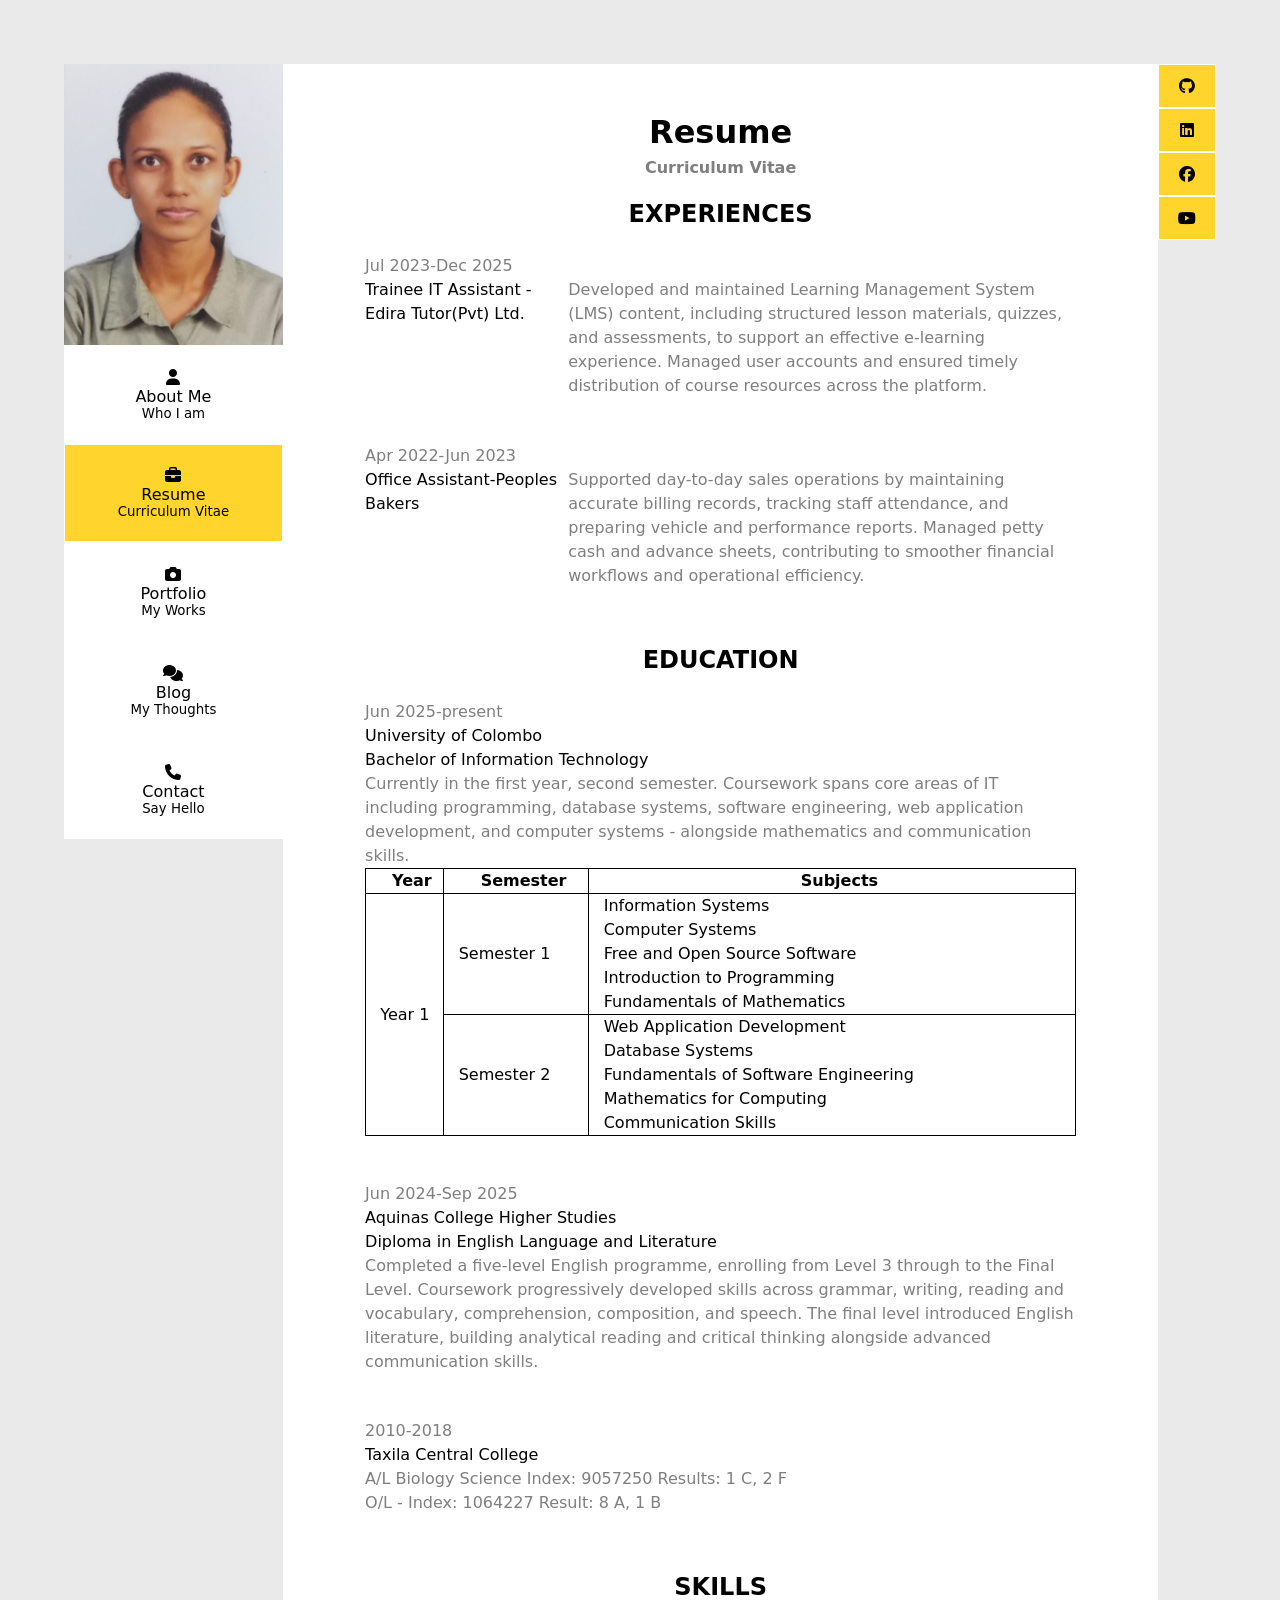
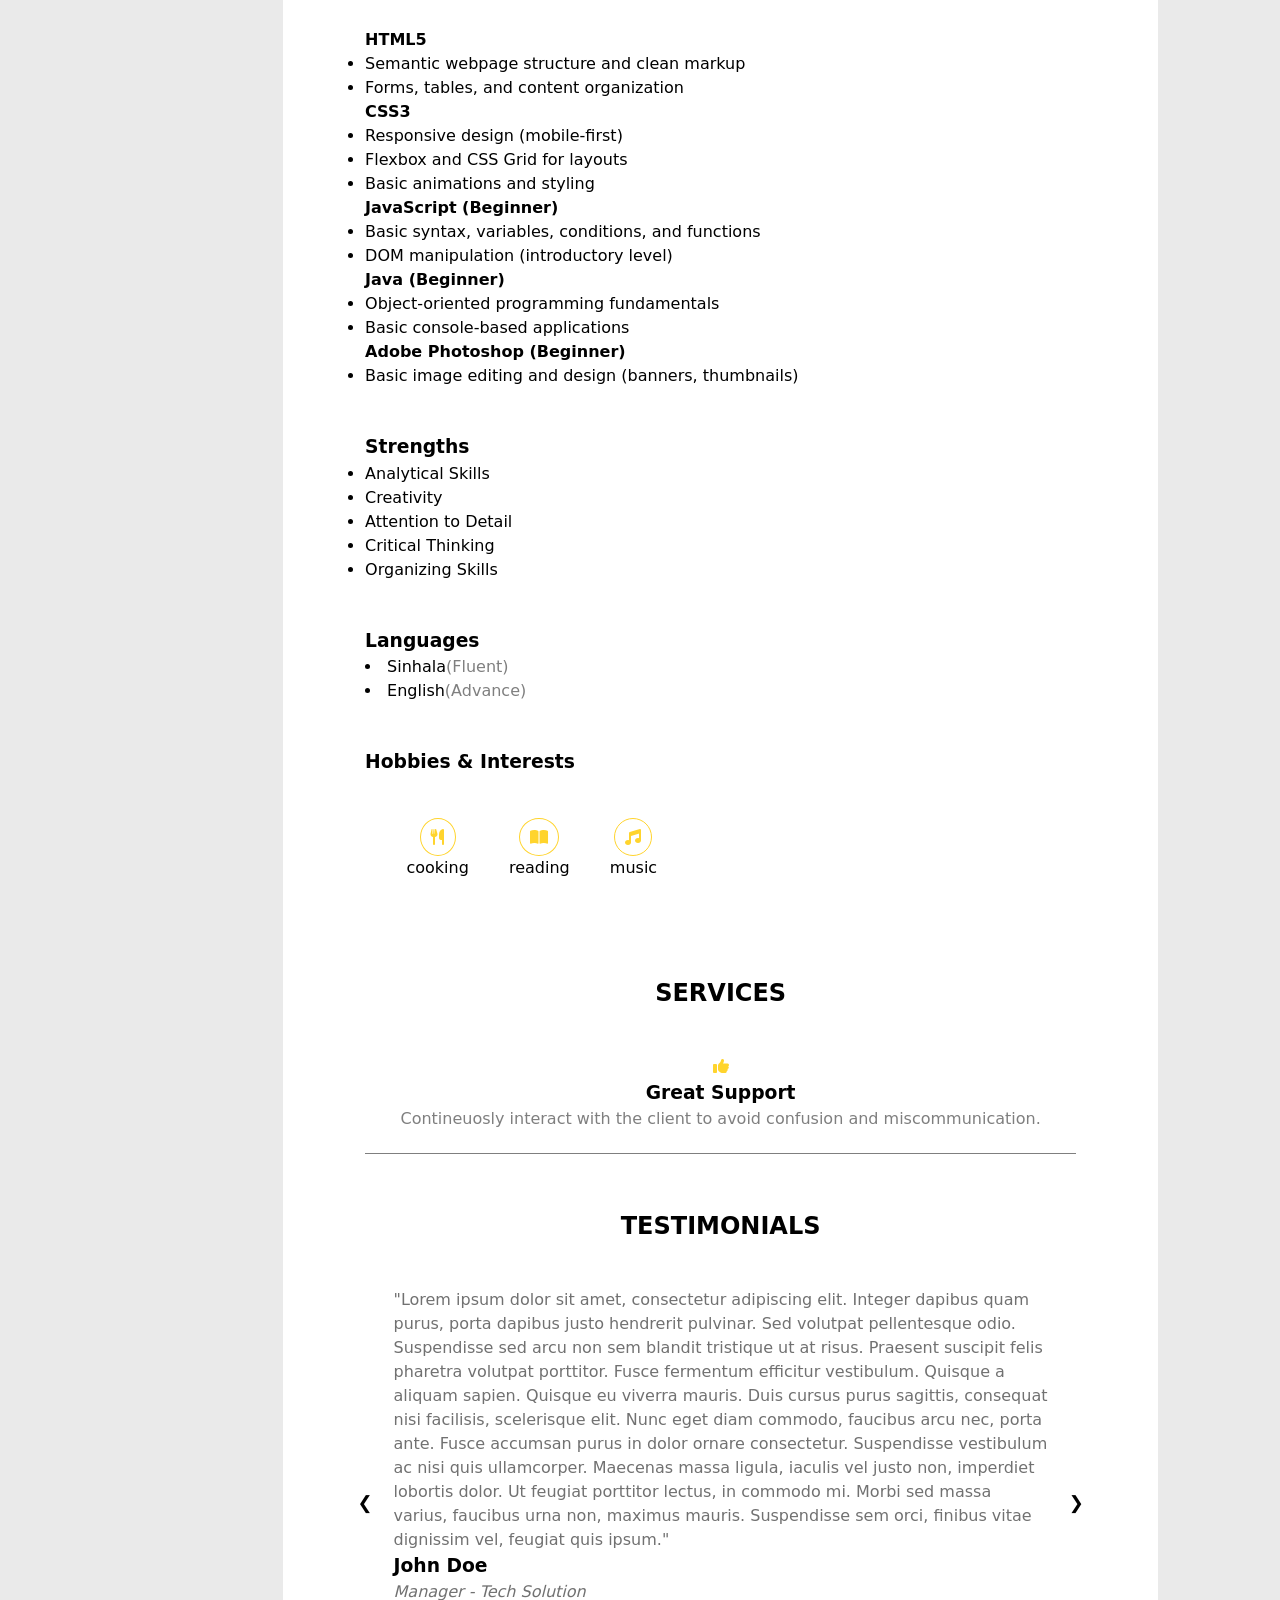
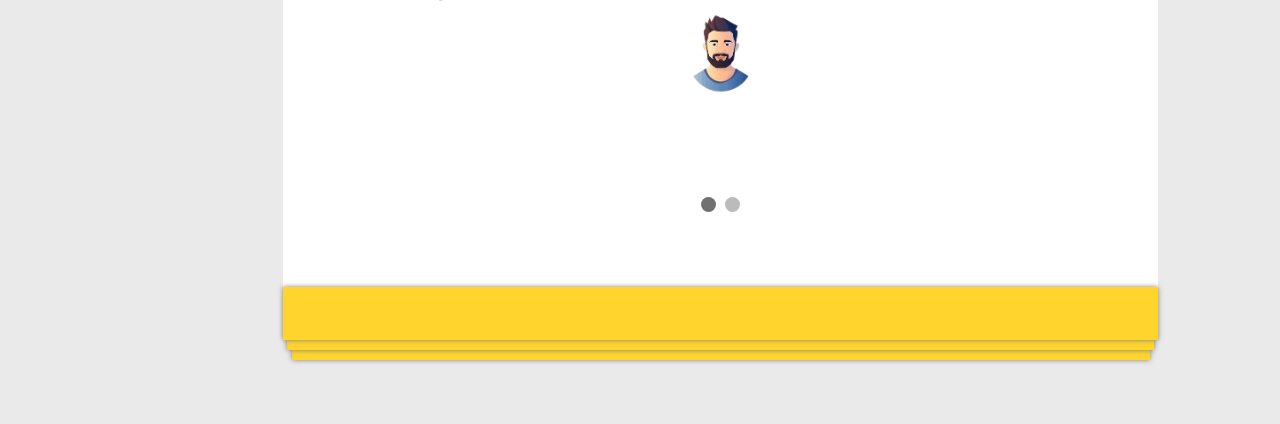
==== resume.html @ 88bb3d78 "add all initial files" ====
<!DOCTYPE html>
<html lang="en">
<head>
    <title>resume</title>
    <meta charset="utf-8">
    <meta name="viewport" content="width=device-width, initial-scale=1.0">
    <meta name="description" content="Junior Frontend Developer portfolio of Kalpani Madhushika specializing in HTML, CSS, and JavaScript.">
    <link rel="stylesheet" href="https://cdnjs.cloudflare.com/ajax/libs/font-awesome/6.5.1/css/all.min.css">
    <link rel="icon" href="favicon.ico">
    <link rel="stylesheet" href="base.css">
    <link rel="stylesheet" href="resume.css">    
</head>
<body>
    <!-- Social links -->
    <header id="social-head">
        <nav aria-label="social navigation" id="social-nav">
            <a href="https://github.com/kalpani-md" target="_blank" rel="noopener" aria-label="GitHub">
                <i class="fa-brands fa-github" aria-hidden="true"></i>
            </a>
            <a href="https://www.linkedin.com/in/kalpani-madhushika-668898202" target="_blank" rel="noopener" aria-label="LinkedIn">
                <i class="fa-brands fa-linkedin" aria-hidden="true"></i>
            </a>
            <a href="https://www.facebook.com/kalpani.madhushika.585/" target="_blank" rel="noopener" aria-label="Facebook">
                <i class="fa-brands fa-facebook" aria-hidden="true"></i>
            </a>
            <a href="https://www.youtube.com/channel/UCrvIErznh3xBlOBskeekh7Q" target="_blank" rel="noopener" aria-label="YouTube">
                <i class="fa-brands fa-youtube" aria-hidden="true"></i>
            </a>
        </nav>
    </header>
    <main>
        <!-- Sidebar -->
        <div id="sidebar">
            <div id="hero-image">
                <img src="kalpani_madushika.jpg" alt="Portrait of Kalpani Madhushika" loading="lazy">
            </div>
            <nav aria-label="Primary" id="primary-nav" class="surface">
                <ul>
                    <li>
                        <a href="index.html" aria-current="page">
                            <i class="fa-solid fa-user" aria-hidden="true"></i>
                            <p>About Me</p>
					        <small>Who I am</small>
                        </a>
                    </li>
                    <li class="page_active">
                        <a href="resume.html">
                            <i class="fa-solid fa-briefcase" aria-hidden="true"></i>
                            <p>Resume</p>
                            <small>Curriculum Vitae</small>
                        </a>
                    </li>
                    <li>
                        <a href="projects.html">
                            <i class="fa-solid fa-camera" aria-hidden="true"></i>
                            <p>Portfolio</p>
                            <small>My Works</small>
                        </a>
                    </li>
                    <li>
                        <a href="blog.html">
                            <i class="fa-solid fa-comments" aria-hidden="true"></i>
                            <p>Blog</p>
                            <small>My Thoughts</small>
                        </a>
                    </li>
                    <li>
                        <a href="contact.html">
                            <i class="fa-solid fa-phone" aria-hidden="true"></i>
                            <p>Contact</p>
                            <small>Say Hello</small>
                        </a>
                    </li>
                </ul>
            </nav>
        </div>
        <!-- Main content -->
        <div id="content" class="surface">
            <!-- Page title -->
            <header id="page-title">
                <h1>Resume</h1>
                <p>Curriculum Vitae</p>
            </header>
            <!-- experiences -->
            <section id="experience">
                <h2>EXPERIENCES</h2>
                <div>
                    <p class="period">Jul 2023-Dec 2025</p>
                    <p class="title">Trainee IT Assistant - Edira Tutor(Pvt) Ltd.</p>
                    <p class="description">Developed and maintained Learning Management System (LMS) content, including structured lesson materials, quizzes, and assessments, to support an effective e-learning experience. Managed user accounts and ensured timely distribution of course resources across the platform.</p>
                </div>
                <div>
                    <p class="period">Apr 2022-Jun 2023</p>
                    <p class="title">Office Assistant-Peoples Bakers</p>
                    <p class="description">Supported day-to-day sales operations by maintaining accurate billing records, tracking staff attendance, and preparing vehicle and performance reports. Managed petty cash and advance sheets, contributing to smoother financial workflows and operational efficiency.</p>
                </div>
            </section>
            <!-- education -->
            <section>
                <h2>EDUCATION</h2>
                <div>
                    <p class="period">Jun 2025-present</p>
                    <p>University of Colombo</p>
                    <p>Bachelor of Information Technology</p>
                    <p class="description">Currently in the first year, second semester. Coursework spans core areas of IT including programming, database systems, software engineering, web application development, and computer systems - alongside mathematics and communication skills.</p>
                    <table>
                        <thead>
                            <tr>
                                <th>Year</th>
                                <th>Semester</th>
                                <th>Subjects</th>
                            </tr>
                        </thead>
                        <tbody>
                            <tr>
                                <td rowspan="2">Year 1</td>
                                <td>Semester 1</td>
                                <td>
                                    Information Systems<br>
                                    Computer Systems<br>
                                    Free and Open Source Software<br>
                                    Introduction to Programming<br>
                                    Fundamentals of Mathematics
                                </td>
                            </tr>
                            <tr>
                                <td>Semester 2</td>
                                <td>
                                    Web Application Development<br>
                                    Database Systems<br>
                                    Fundamentals of Software Engineering<br>
                                    Mathematics for Computing<br>
                                    Communication Skills
                                </td>
                            </tr>
                        </tbody>
                    </table>
                </div>
                <div>
                    <p class="period">Jun 2024-Sep 2025</p>
                    <p>Aquinas College Higher Studies</p>
                    <p>Diploma in English Language and Literature</p>
                    <p class="description">Completed a five-level English programme, enrolling from Level 3 through to the Final Level. Coursework progressively developed skills across grammar, writing, reading and vocabulary, comprehension, composition, and speech. The final level introduced English literature, building analytical reading and critical thinking alongside advanced communication skills.</p>
                </div>
                <div>
                    <p class="period">2010-2018</p>
                    <p>Taxila Central College</p>
                    <p class="description">A/L Biology Science Index: 9057250 Results: 1 C, 2 F</p>
                    <p class="description">O/L - Index: 1064227 Result: 8 A, 1 B</p>
                </div>
            </section>
            <!-- skills -->
            <section id="skills">
                <h2>SKILLS</h2>
                <div>
                    <dl class="skills">
                        <dt>HTML5</dt>
                        <dd>
                            <ul>
                                <li>Semantic webpage structure and clean markup</li>
                                <li>Forms, tables, and content organization</li>
                            </ul>
                        </dd>
                        <dt>CSS3</dt>
                        <dd>
                            <ul>
                                <li>Responsive design (mobile-first)</li>
                                <li>Flexbox and CSS Grid for layouts</li>
                                <li>Basic animations and styling</li>
                            </ul>
                        </dd>
                        <dt>JavaScript (Beginner)</dt>
                        <dd>
                            <ul>
                                <li>Basic syntax, variables, conditions, and functions</li>
                                <li>DOM manipulation (introductory level)</li>
                            </ul>
                        </dd>
                        <dt>Java (Beginner)</dt>
                        <dd>
                            <ul>
                                <li>Object-oriented programming fundamentals</li>
                                <li>Basic console-based applications</li>
                            </ul>
                        </dd>
                        <dt>Adobe Photoshop (Beginner)</dt>
                        <dd>
                            <ul>
                                <li>Basic image editing and design (banners, thumbnails)</li>
                            </ul>
                        </dd>
                    </dl>
                </div>
                <div>                    
                    <h3>Strengths</h3>
                    <ul>
                        <li>Analytical Skills</li>
                        <li>Creativity</li>
                        <li>Attention to Detail</li>
                        <li>Critical Thinking</li>
                        <li>Organizing Skills</li>
                    </ul>
                </div>
                <div>
                    <h3>Languages</h3>
                    <li>Sinhala<span>&lpar;Fluent&rpar;</span></li>
                    <li>English<span>&lpar;Advance&rpar;</span></li>
                </div>
                <div>
                    <h3>Hobbies & Interests</h3>
                    <div id="hobby">
                        <div>
                            <i class="fa-solid fa-utensils" aria-hidden="true"></i>
                            <p>cooking</p>
                        </div>
                        <div>
                            <i class="fa-solid fa-book-open" aria-hidden="true"></i>
                            <p>reading</p>
                        </div>
                        <div>
                            <i class="fa-solid fa-music" aria-hidden="true"></i>
                            <p>music</p>
                        </div>
                    </div>
                </div>
            </section>
            <!-- Services -->
            <section>
                <h2>SERVICES</h2>
                <div id="services">
                    <div>
                        <i class="fa-solid fa-thumbs-up" aria-hidden="true"></i>
                        <h3>Great Support</h3>
                        <p>Contineuosly interact with the client to avoid confusion and miscommunication.</p>
                    </div>
                </div>    
            </section>
            <!-- Testimonials -->
            <section>
                <h2>TESTIMONIALS</h2>
                <div id="testimonial_container">
                    <div class="testimonial fade">
                        <p>"Lorem ipsum dolor sit amet, consectetur adipiscing elit. Integer dapibus quam purus, porta dapibus justo hendrerit pulvinar. Sed volutpat pellentesque odio. Suspendisse sed arcu non sem blandit tristique ut at risus. Praesent suscipit felis pharetra volutpat porttitor. Fusce fermentum efficitur vestibulum. Quisque a aliquam sapien. Quisque eu viverra mauris. Duis cursus purus sagittis, consequat nisi facilisis, scelerisque elit. Nunc eget diam commodo, faucibus arcu nec, porta ante. Fusce accumsan purus in dolor ornare consectetur. Suspendisse vestibulum ac nisi quis ullamcorper. Maecenas massa ligula, iaculis vel justo non, imperdiet lobortis dolor. Ut feugiat porttitor lectus, in commodo mi. Morbi sed massa varius, faucibus urna non, maximus mauris. Suspendisse sem orci, finibus vitae dignissim vel, feugiat quis ipsum."</p>
                        <h3>John Doe</h3>
                        <em>Manager - Tech Solution</em>
                        <img src="john_doe.png" alt="image of jone doe">
                    </div>                
                    <div class="testimonial fade">
                        <p>"Lorem ipsum dolor sit amet, consectetur adipiscing elit. Integer dapibus quam purus, porta dapibus justo hendrerit pulvinar. Sed volutpat pellentesque odio. Suspendisse sed arcu non sem blandit tristique ut at risus. Praesent suscipit felis pharetra volutpat porttitor. Fusce fermentum efficitur vestibulum. Quisque a aliquam sapien. Quisque eu viverra mauris. Duis cursus purus sagittis, consequat nisi facilisis, scelerisque elit. Nunc eget diam commodo, faucibus arcu nec, porta ante. Fusce accumsan purus in dolor ornare consectetur. Suspendisse vestibulum ac nisi quis ullamcorper. Maecenas massa ligula, iaculis vel justo non, imperdiet lobortis dolor. Ut feugiat porttitor lectus, in commodo mi. Morbi sed massa varius, faucibus urna non, maximus mauris. Suspendisse sem orci, finibus vitae dignissim vel, feugiat quis ipsum."</p>
                        <h3>Jane Doe</h3>
                        <em>Manager - Tech Solution</em>
                        <img src="jane_doe.png" alt="image of jane doe">
                    </div>                    
                    <a class="prev" onclick="plusSlides(-1)">❮</a>
                    <a class="next" onclick="plusSlides(1)">❯</a>
                </div>
                <br>
                <div class="dot_cotainer">
                    <span class="dot" onclick="currentSlide(1)"></span> 
                    <span class="dot" onclick="currentSlide(2)"></span>
                </div>                
            </section>
            <script src="resume.js"></script>
        </div>
    </main>
    <footer class="surface">
        <p>&copy; 2026 Kalpani Madhushika</p>
        <section id="bar-container">
			<div class="bar one"></div>
			<div class="bar two"></div>
			<div class="bar three"></div>
	    </section>
    </footer>
</body>
</html>
---- base.css ----
:root{
    --white: #ffffff;
    --black: #000000;
    --light-gray: #eaeaea; 
    --yellow-background: #ffd42d;
    --main-dark-color: #2c2c2c;
    --gray: #7f7f7f;
}
*{
    box-sizing: border-box;
    margin: 0;
    padding: 0;
}
html{
    scroll-behavior:smooth;
}
body{
    margin: 5%;
    background-color: var(--light-gray);
    font-family: system-ui, -apple-system, Segoe UI, Roboto, sans-serif;
}
a{
    text-decoration: none;
    color: var(--black);
}
.surface{
    background-color: var(--white);
}
/************Social media link navigation bar************/
#social-nav{
    display: flex;
    justify-content: flex-end;
}
#social-nav a{
    padding: 5%;
    text-align: center;
    background-color: var(--yellow-background);
    border: 1px solid var(--white);

    position: relative;       
    overflow: hidden;
}
#social-nav a i{
    background-color: transparent;
    position: relative;
    z-index: 1;
    transition: color 0.3s ease;
}
#social-nav a::before{
    content: "";
    position: absolute;
    top: 0;
    left: -100%;
    width: 100%;
    height: 100%;
    background: var(--black);
    transition: left 0.3s ease;
    z-index: 0;
}
#social-nav a:hover::before{
    left: 0;
}
#social-nav a:hover i{
    color: var(--white);
}
/************Hero image************/
#hero-image{
    width: 100%;
}
#hero-image img{
    width: 100%;
    height: auto;
}
/************Page navigation bar************/
#primary-nav ul {
    list-style-type: none;
    display: flex;
    flex-direction: row;  
}
#primary-nav ul li{
    width: 20%;
    padding-top: 4%;
    padding-bottom: 4%;
    text-align: center;
    border: 1px solid var(--white);

    position: relative;
    overflow: hidden;
    transition: box-shadow 0.3s ease;
}
#primary-nav ul li::before{
    content: "";
    position: absolute;
    top: 0;
    left: -100%;
    width: 100%;
    height: 100%;
    background-color: var(--yellow-background);
    transition: left 0.3s ease;
    z-index: 0;
}
#primary-nav ul li:hover::before{
    left: 0;
}
#primary-nav ul li a{ 
    position: relative;
    z-index: 1;
}
#primary-nav ul li:hover{
    box-shadow: 0 8px 15px rgba(0,0,0,0.1);
}
small{
    display: none;
}
.page_active{
    background-color: var(--yellow-background);
}
#page-title{
    text-align: center;
}
/************Main content************/
#content{
    padding: 5%;
    line-height: 1.5;
}
#content section{
    padding: 2%;
}
#page-title p{
    color: var(--gray);
    font-weight: bold;
}
/************Footer************/
footer{
    text-align: center;
}
#bar-container{
    height: 40px; /* Adjust the height as needed */
    position: relative;
    background-color: var(--light-gray);
}
.bar {
	position: absolute;
	left: 0%; /* Centering the bars */
	right: 0%; /* Centering the bars */
	box-shadow: 0px 0px 5px var(--gray);
	background-color: var(--yellow-background);
}
.one {	
	bottom: 0; /* Position the first bar at the bottom */
	height: 10px;
	margin-left: 1%;
	margin-right: 1%;
}
.two{
	height: 10px;
	bottom: 10px; /* Position the second bar above the red bar */
	margin-left: 0.5%;
	margin-right: 0.5%;
}
.three{
	bottom: 20px; /* Position the third bar at the top */
	height: 20px;
}
.bar::before,
.bar::after {
	content: "";
	position: absolute;
	top: 0;
	width: 3%;
	height: 100%;
	background-color: inherit;
}
.bar::before {
	left: -0%;
}
.bar::after {
	right: -0%;
}
@media only screen and (min-width: 768px) {
    body{
        display: grid;
        grid-template-columns: 19% 76% 5%;
    }
    #social-head{
        grid-column: 3;
        grid-row: 1 / span 3;
    }
    main{
        grid-column: 1 / 3;
        display: grid;
        grid-template-columns: 20% 80%;
    }
    footer{
        grid-column: 2; 
    }
    #sidebar{
        grid-column: 1;
    }
    #content{
        grid-column: 2;
    }


    #social-nav{
        flex-direction: column;
    }
    #social-nav a{        
        padding-top: 20%;
        padding-bottom: 20%;
    }
    #primary-nav ul {
        flex-direction: column;
    }
    #primary-nav ul li{
        width: 100%;
        padding-top: 10%;
        padding-bottom: 10%;
    
    }
    small{
        display: block;
    }
}
---- resume.css ----
section h2{
    text-align: center;
}
.period, .description{
    color: #7f7f7f;
}
section div{
    padding: 3%;
}
/************Education************/
table, th, td{
    border: 1px solid black;
    border-collapse: collapse;
    padding-left: 2%;
}
table{
    width: 100%;
    margin: auto;
}
/************Skills************/
dt{
    font-weight: bold;
}
#skills span{
    color: #7f7f7f;
}
#hobby{
    display: flex;
}
#hobby div{
    text-align: center;
}
#hobby i{
    color: #ffd42d;
    padding: 10px;
    border: 1px solid #ffd42d;
    border-radius: 50%;
}
/************Services************/
#services div{
    border-bottom: 1px solid #7f7f7f;
    text-align: center;
}
#services i{
    color: #ffd42d;
}
#services p{
    color: #7f7f7f;
}
/************Testimonial************/
#testimonial_container{
    position: relative;
    margin: auto;
}
.testimonial{
    display: none;
    padding-left: 4%;
    padding-right: 4%;
}
.testimonial p, .testimonial em{
    color: #717171;
}
img{
    display: block;
    width: 100px;    
    margin: auto;
}
.prev, .next {
    cursor: pointer;
    position: absolute;
    top: 50%;
    width: auto;
    padding: 2%;
    margin-top: -22px;
    font-weight: bold;
    font-size: 18px;
    transition: 0.6s ease;
    user-select: none;
}
.prev{
    left: 0;
    border-radius: 0 3px 3px 0;
}
.next {
    right: 0;
    border-radius: 3px 0 0 3px;
}
.prev:hover, .next:hover {
    background-color: rgba(0,0,0,0.8);
    color: #fff;
}
.dot_cotainer{
    text-align: center;
}
.dot{
    cursor: pointer;
    height: 15px;
    width: 15px;
    margin: 0 2px;
    background-color: #bbb;
    border-radius: 50%;    
    display: inline-block;
    transition: background-color 0.6s ease;
}
.active, .dot:hover {
    background-color: #717171;
}
.fade {
    animation-name: fade;
    animation-duration: 1.5s;
}
@keyframes fade {
    from {
        opacity: .4
    } 
    to {
        opacity: 1
    }
}
@media only screen and (min-width: 768px) {
    #experience div{
        display: grid;
        grid-template-columns: 2fr 5fr;        
    }
    #experience .description{
        grid-column-start: 2;
    }
    #experience .title{
        grid-column-start: 1;
    }
}
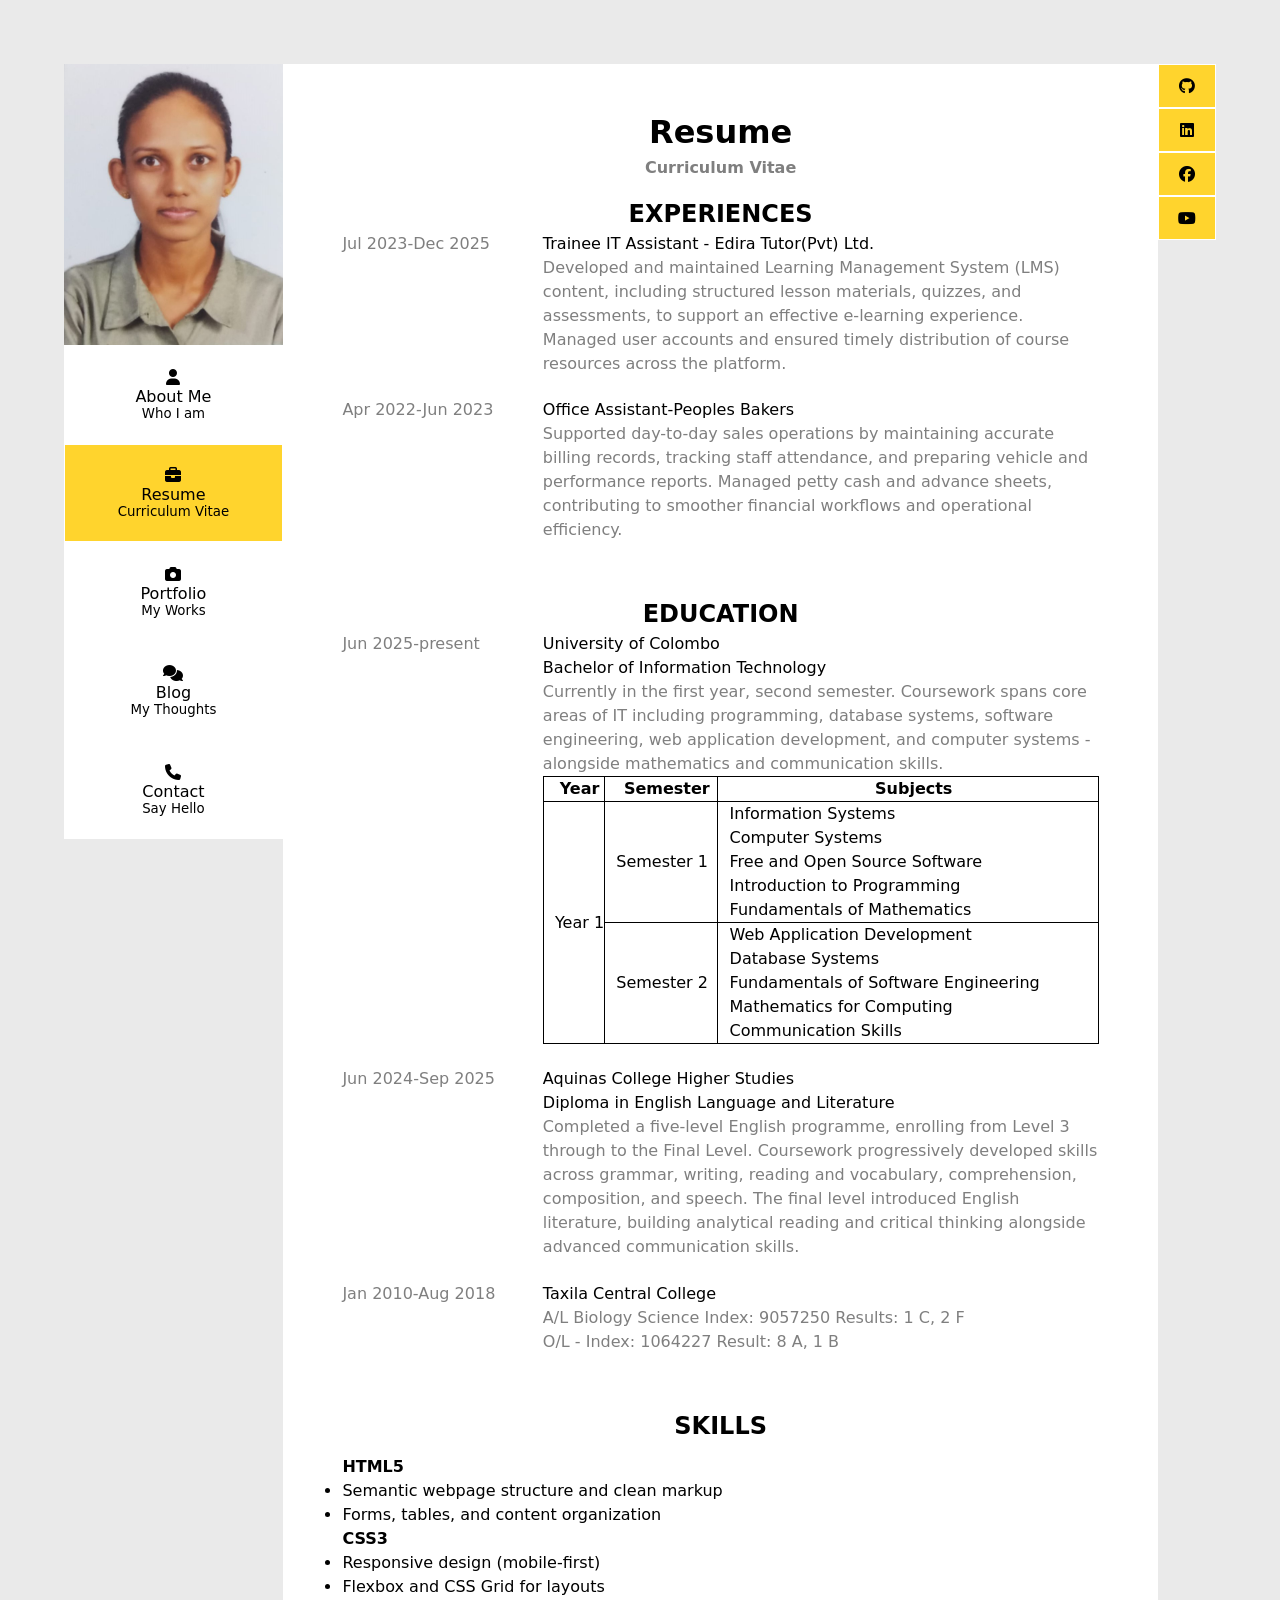
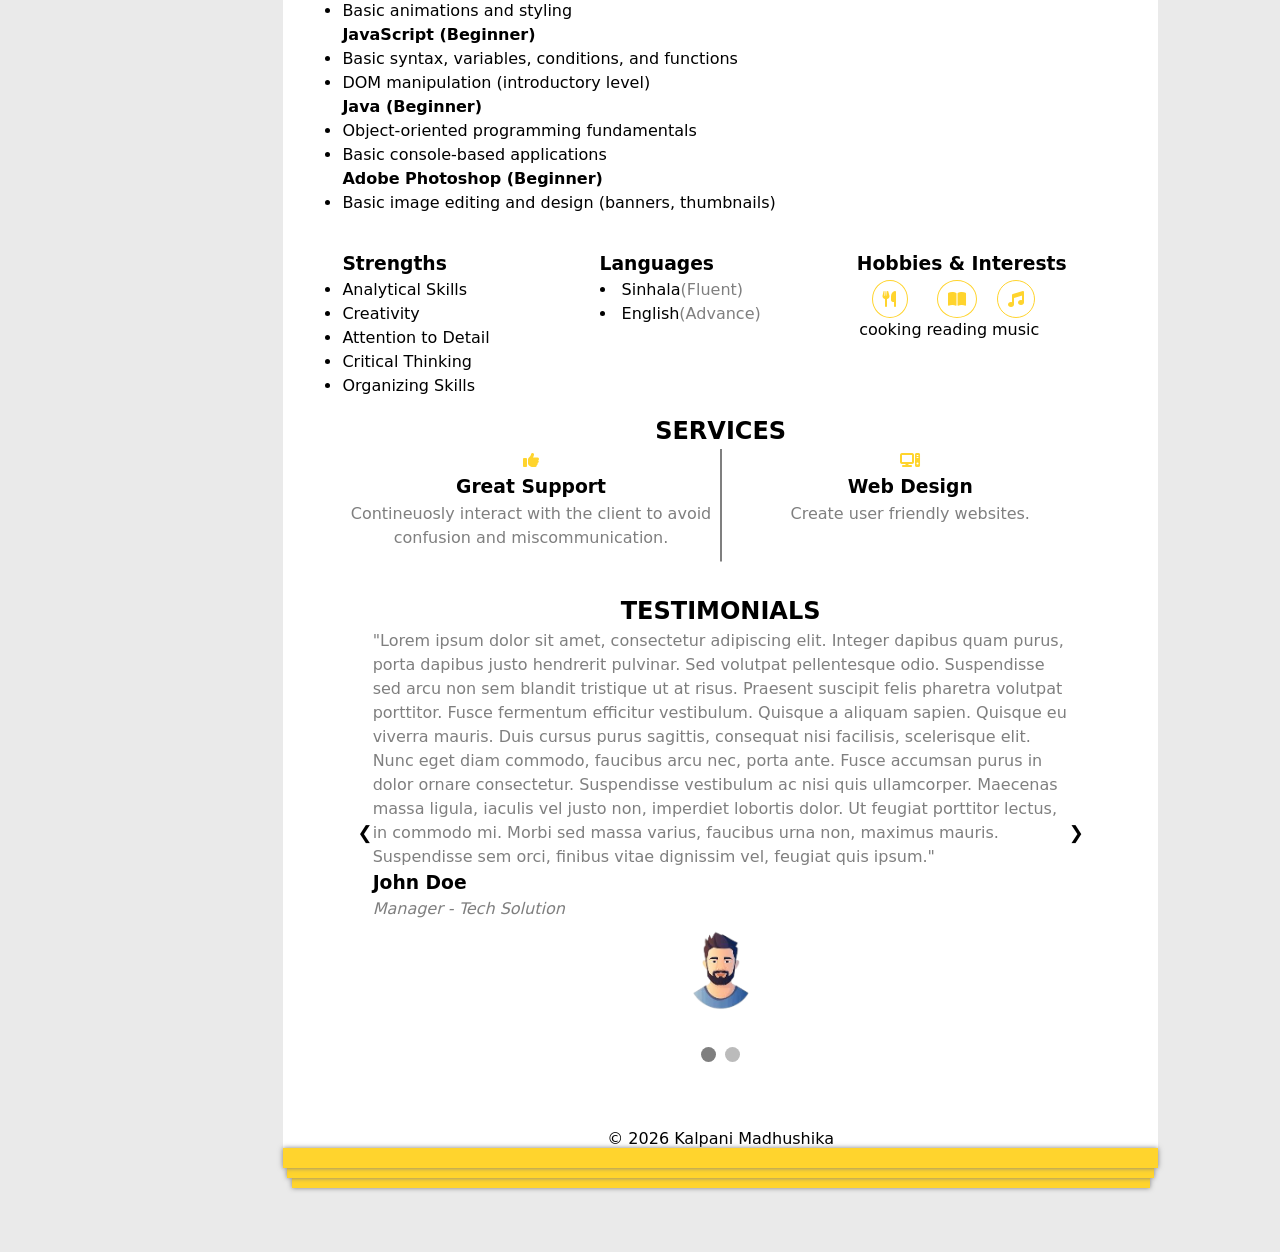
==== commit 738087bc: "update and finished resume page" ====
--- a/resume.html
+++ b/resume.html
@@ -37,14 +37,14 @@
             <nav aria-label="Primary" id="primary-nav" class="surface">
                 <ul>
                     <li>
-                        <a href="index.html" aria-current="page">
+                        <a href="index.html">
                             <i class="fa-solid fa-user" aria-hidden="true"></i>
                             <p>About Me</p>
 					        <small>Who I am</small>
                         </a>
                     </li>
                     <li class="page_active">
-                        <a href="resume.html">
+                        <a href="resume.html" aria-current="page">
                             <i class="fa-solid fa-briefcase" aria-hidden="true"></i>
                             <p>Resume</p>
                             <small>Curriculum Vitae</small>
@@ -84,76 +84,86 @@
             <!-- experiences -->
             <section id="experience">
                 <h2>EXPERIENCES</h2>
-                <div>
+                <article class="entry">
                     <p class="period">Jul 2023-Dec 2025</p>
-                    <p class="title">Trainee IT Assistant - Edira Tutor(Pvt) Ltd.</p>
-                    <p class="description">Developed and maintained Learning Management System (LMS) content, including structured lesson materials, quizzes, and assessments, to support an effective e-learning experience. Managed user accounts and ensured timely distribution of course resources across the platform.</p>
-                </div>
-                <div>
+                    <div class="content">
+                        <p class="title">Trainee IT Assistant - Edira Tutor(Pvt) Ltd.</p>
+                        <p class="description">Developed and maintained Learning Management System (LMS) content, including structured lesson materials, quizzes, and assessments, to support an effective e-learning experience. Managed user accounts and ensured timely distribution of course resources across the platform.</p>
+                    </div>
+                </article>
+                <article class="entry">
                     <p class="period">Apr 2022-Jun 2023</p>
-                    <p class="title">Office Assistant-Peoples Bakers</p>
-                    <p class="description">Supported day-to-day sales operations by maintaining accurate billing records, tracking staff attendance, and preparing vehicle and performance reports. Managed petty cash and advance sheets, contributing to smoother financial workflows and operational efficiency.</p>
-                </div>
+                    <div class="content">                        
+                        <p class="title">Office Assistant-Peoples Bakers</p>
+                        <p class="description">Supported day-to-day sales operations by maintaining accurate billing records, tracking staff attendance, and preparing vehicle and performance reports. Managed petty cash and advance sheets, contributing to smoother financial workflows and operational efficiency.</p>
+                    </div>
+                </article>
             </section>
             <!-- education -->
-            <section>
+            <section id="education">
                 <h2>EDUCATION</h2>
-                <div>
+                <article class="entry">
                     <p class="period">Jun 2025-present</p>
-                    <p>University of Colombo</p>
-                    <p>Bachelor of Information Technology</p>
-                    <p class="description">Currently in the first year, second semester. Coursework spans core areas of IT including programming, database systems, software engineering, web application development, and computer systems - alongside mathematics and communication skills.</p>
-                    <table>
-                        <thead>
-                            <tr>
-                                <th>Year</th>
-                                <th>Semester</th>
-                                <th>Subjects</th>
-                            </tr>
-                        </thead>
-                        <tbody>
-                            <tr>
-                                <td rowspan="2">Year 1</td>
-                                <td>Semester 1</td>
-                                <td>
-                                    Information Systems<br>
-                                    Computer Systems<br>
-                                    Free and Open Source Software<br>
-                                    Introduction to Programming<br>
-                                    Fundamentals of Mathematics
-                                </td>
-                            </tr>
-                            <tr>
-                                <td>Semester 2</td>
-                                <td>
-                                    Web Application Development<br>
-                                    Database Systems<br>
-                                    Fundamentals of Software Engineering<br>
-                                    Mathematics for Computing<br>
-                                    Communication Skills
-                                </td>
-                            </tr>
-                        </tbody>
-                    </table>
-                </div>
-                <div>
+                    <div class="content">
+                        <p class="title">University of Colombo</p>
+                        <p class="title">Bachelor of Information Technology</p>
+                        <p class="description">Currently in the first year, second semester. Coursework spans core areas of IT including programming, database systems, software engineering, web application development, and computer systems - alongside mathematics and communication skills.</p>
+                        <table>
+                            <thead>
+                                <tr>
+                                    <th>Year</th>
+                                    <th>Semester</th>
+                                    <th>Subjects</th>
+                                </tr>
+                            </thead>
+                            <tbody>
+                                <tr>
+                                    <td rowspan="2">Year 1</td>
+                                    <td>Semester 1</td>
+                                    <td>
+                                        Information Systems<br>
+                                        Computer Systems<br>
+                                        Free and Open Source Software<br>
+                                        Introduction to Programming<br>
+                                        Fundamentals of Mathematics
+                                    </td>
+                                </tr>
+                                <tr>
+                                    <td>Semester 2</td>
+                                    <td>
+                                        Web Application Development<br>
+                                        Database Systems<br>
+                                        Fundamentals of Software Engineering<br>
+                                        Mathematics for Computing<br>
+                                        Communication Skills
+                                    </td>
+                                </tr>
+                            </tbody>
+                        </table>
+                    </div>
+                </article>
+                <article class="entry">
                     <p class="period">Jun 2024-Sep 2025</p>
-                    <p>Aquinas College Higher Studies</p>
-                    <p>Diploma in English Language and Literature</p>
-                    <p class="description">Completed a five-level English programme, enrolling from Level 3 through to the Final Level. Coursework progressively developed skills across grammar, writing, reading and vocabulary, comprehension, composition, and speech. The final level introduced English literature, building analytical reading and critical thinking alongside advanced communication skills.</p>
-                </div>
-                <div>
-                    <p class="period">2010-2018</p>
-                    <p>Taxila Central College</p>
-                    <p class="description">A/L Biology Science Index: 9057250 Results: 1 C, 2 F</p>
-                    <p class="description">O/L - Index: 1064227 Result: 8 A, 1 B</p>
-                </div>
+                    <div class="content">
+                        <p class="title">Aquinas College Higher Studies</p>
+                        <p class="title">Diploma in English Language and Literature</p>
+                        <p class="description">Completed a five-level English programme, enrolling from Level 3 through to the Final Level. Coursework progressively developed skills across grammar, writing, reading and vocabulary, comprehension, composition, and speech. The final level introduced English literature, building analytical reading and critical thinking alongside advanced communication skills.</p>
+                    </div>
+                </article>
+                <article class="entry">
+                    <p class="period">Jan 2010-Aug 2018</p>
+                    <div class="content">
+                        <p class="title">Taxila Central College</p>
+                        <p class="description">A/L Biology Science Index: 9057250 Results: 1 C, 2 F</p>
+                        <p class="description">O/L - Index: 1064227 Result: 8 A, 1 B</p>
+                    </div>
+                </article>                
             </section>
             <!-- skills -->
             <section id="skills">
                 <h2>SKILLS</h2>
-                <div>
-                    <dl class="skills">
+                <article class="skill-entry skills-list">
+                    <dl>
                         <dt>HTML5</dt>
                         <dd>
                             <ul>
@@ -190,8 +200,8 @@
                             </ul>
                         </dd>
                     </dl>
-                </div>
-                <div>                    
+                </article>
+                <article class="skill-entry">                    
                     <h3>Strengths</h3>
                     <ul>
                         <li>Analytical Skills</li>
@@ -200,13 +210,13 @@
                         <li>Critical Thinking</li>
                         <li>Organizing Skills</li>
                     </ul>
-                </div>
-                <div>
+                </article>
+                <article class="skill-entry">
                     <h3>Languages</h3>
                     <li>Sinhala<span>&lpar;Fluent&rpar;</span></li>
                     <li>English<span>&lpar;Advance&rpar;</span></li>
-                </div>
-                <div>
+                </article>
+                <article class="skill-entry">
                     <h3>Hobbies & Interests</h3>
                     <div id="hobby">
                         <div>
@@ -222,18 +232,21 @@
                             <p>music</p>
                         </div>
                     </div>
-                </div>
+                </article>
             </section>
             <!-- Services -->
-            <section>
+            <section id="services">
                 <h2>SERVICES</h2>
-                <div id="services">
-                    <div>
-                        <i class="fa-solid fa-thumbs-up" aria-hidden="true"></i>
-                        <h3>Great Support</h3>
-                        <p>Contineuosly interact with the client to avoid confusion and miscommunication.</p>
-                    </div>
-                </div>    
+                <article class="services-entry">
+                    <i class="fa-solid fa-thumbs-up" aria-hidden="true"></i>
+                    <h3>Great Support</h3>
+                    <p>Contineuosly interact with the client to avoid confusion and miscommunication.</p>
+                </article>
+                <article class="services-entry">
+                    <i class="fa-solid fa-computer" aria-hidden="true"></i>
+                    <h3>Web Design</h3>
+                    <p>Create user friendly websites.</p>
+                </article>    
             </section>
             <!-- Testimonials -->
             <section>
--- a/resume.css
+++ b/resume.css
@@ -4,12 +4,12 @@
 .period, .description{
     color: #7f7f7f;
 }
-section div{
-    padding: 3%;
+/************Education************/
+.entry{
+    margin-bottom: 3%;
 }
-/************Education************/
 table, th, td{
-    border: 1px solid black;
+    border: 1px solid #000;
     border-collapse: collapse;
     padding-left: 2%;
 }
@@ -18,6 +18,9 @@
     margin: auto;
 }
 /************Skills************/
+.skill-entry{
+    margin-bottom: 3%;
+}
 dt{
     font-weight: bold;
 }
@@ -25,9 +28,10 @@
     color: #7f7f7f;
 }
 #hobby{
-    display: flex;
+    display: flex;    
 }
 #hobby div{
+    margin: 1%;
     text-align: center;
 }
 #hobby i{
@@ -37,14 +41,16 @@
     border-radius: 50%;
 }
 /************Services************/
-#services div{
+.services-entry{
+    margin-bottom: 3%;
+    padding-bottom: 3%;
     border-bottom: 1px solid #7f7f7f;
     text-align: center;
 }
-#services i{
+.services-entry i{
     color: #ffd42d;
 }
-#services p{
+.services-entry p{
     color: #7f7f7f;
 }
 /************Testimonial************/
@@ -58,7 +64,7 @@
     padding-right: 4%;
 }
 .testimonial p, .testimonial em{
-    color: #717171;
+    color: #7f7f7f;
 }
 img{
     display: block;
@@ -103,7 +109,7 @@
     transition: background-color 0.6s ease;
 }
 .active, .dot:hover {
-    background-color: #717171;
+    background-color: #7f7f7f;
 }
 .fade {
     animation-name: fade;
@@ -118,14 +124,47 @@
     }
 }
 @media only screen and (min-width: 768px) {
-    #experience div{
+    .entry{
         display: grid;
-        grid-template-columns: 2fr 5fr;        
+        grid-template-columns: 1fr 3fr;
+        gap: 2%;
+    }    
+    #skills{
+        display: grid;
+        grid-template-columns: 1fr 1fr 1fr;
+        gap: 2%;
     }
-    #experience .description{
-        grid-column-start: 2;
+    #skills h2{
+        grid-column: 1/4;
     }
-    #experience .title{
-        grid-column-start: 1;
+    .skills-list{
+        grid-column: 1/4;
+    }
+    #services{
+        display: grid;
+        grid-template-columns: 1fr 1fr;
+    }
+    #services h2{
+        grid-column: 1/3;
+    }
+    .services-entry{
+        margin-bottom: 0;
+
+    }
+    .services-entry:nth-child(even){
+        border-right: 1px solid #7f7f7f;;
+        border-bottom: 1px solid #7f7f7f;;
+    }
+    .services-entry:nth-child(odd){
+        border-left: 1px solid #7f7f7f;;
+        border-bottom: 1px solid #7f7f7f;;
+    }
+    .services-entry:nth-last-child(1){
+        border-left: 1px solid #7f7f7f;;
+        border-bottom: 1px solid white;
+    }
+    .services-entry:nth-last-child(2){        
+        border-right: 1px solid #7f7f7f;;
+        border-bottom: 1px solid white;
     }
 }
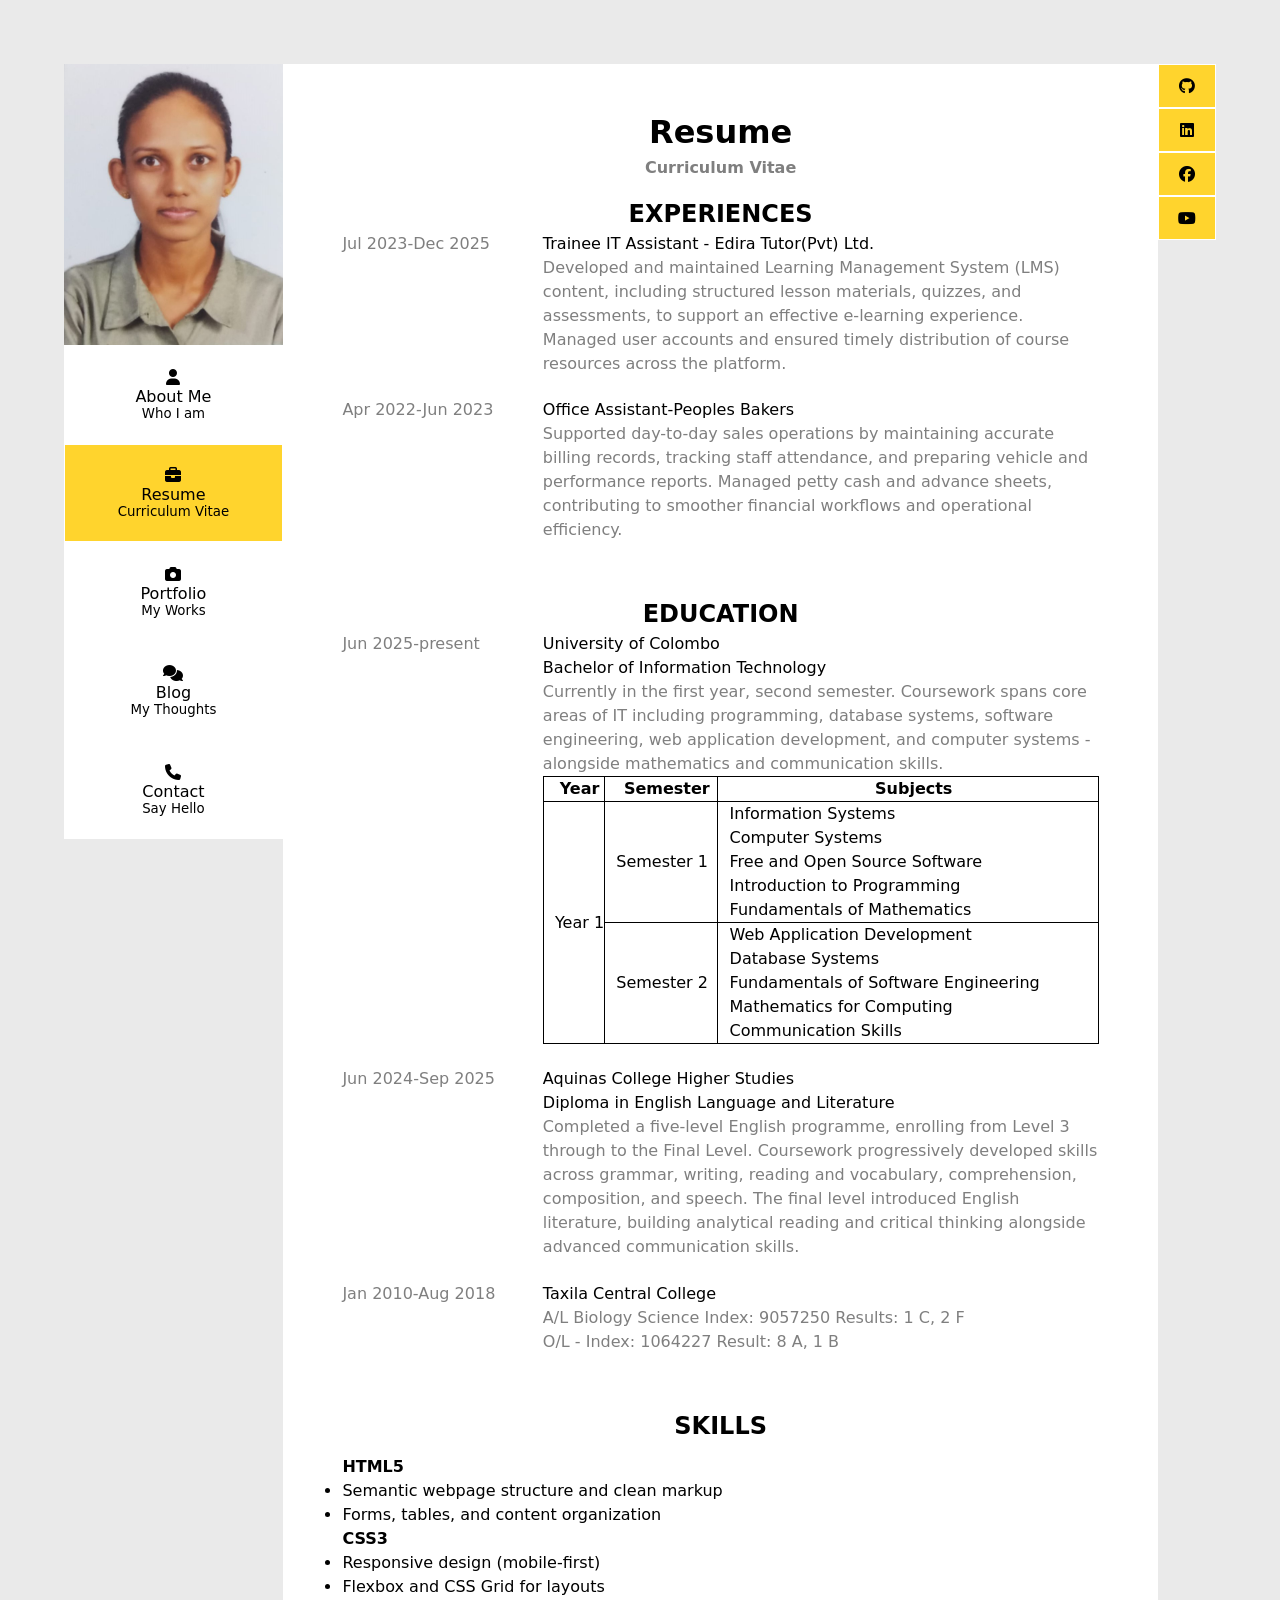
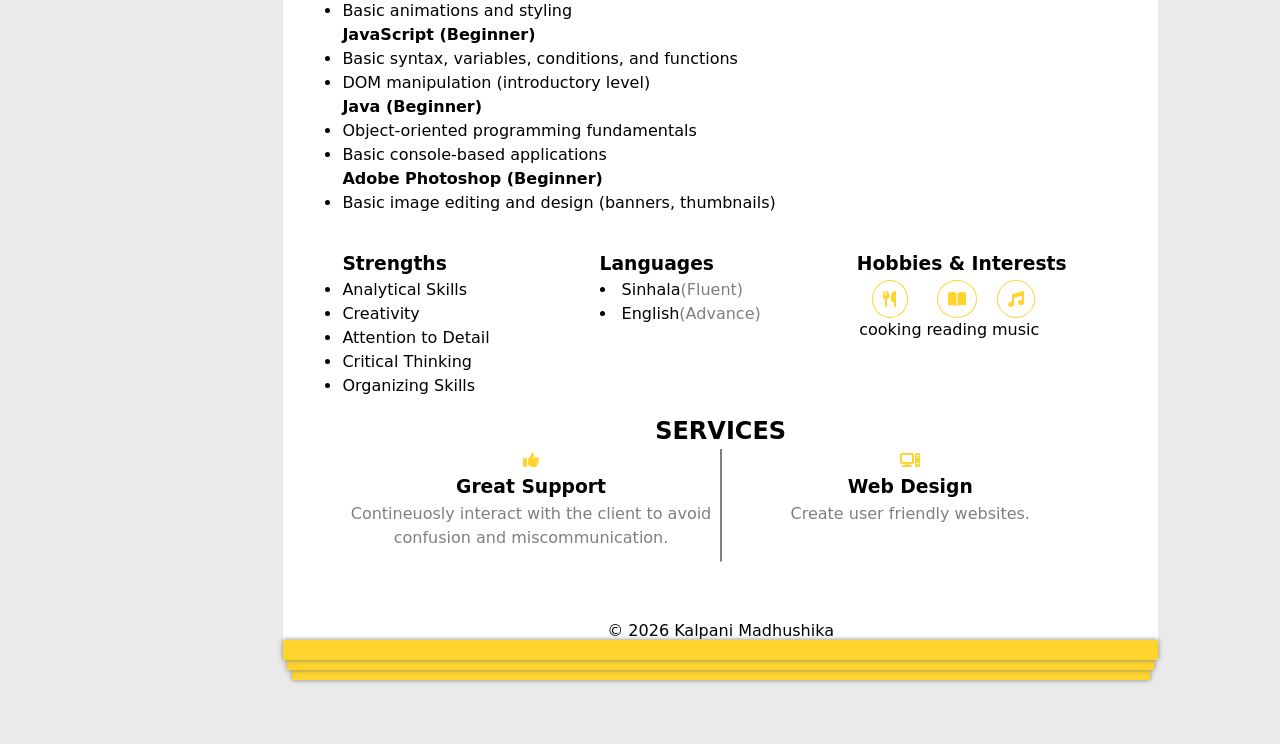
==== commit 2e0e4fad: "add contact page" ====
--- a/resume.html
+++ b/resume.html
@@ -43,7 +43,7 @@
 					        <small>Who I am</small>
                         </a>
                     </li>
-                    <li class="page_active">
+                    <li class="page-active">
                         <a href="resume.html" aria-current="page">
                             <i class="fa-solid fa-briefcase" aria-hidden="true"></i>
                             <p>Resume</p>
@@ -248,10 +248,10 @@
                     <p>Create user friendly websites.</p>
                 </article>    
             </section>
-            <!-- Testimonials -->
+            <!-- Testimonials --
             <section>
                 <h2>TESTIMONIALS</h2>
-                <div id="testimonial_container">
+                <div id="testimonial-container">
                     <div class="testimonial fade">
                         <p>"Lorem ipsum dolor sit amet, consectetur adipiscing elit. Integer dapibus quam purus, porta dapibus justo hendrerit pulvinar. Sed volutpat pellentesque odio. Suspendisse sed arcu non sem blandit tristique ut at risus. Praesent suscipit felis pharetra volutpat porttitor. Fusce fermentum efficitur vestibulum. Quisque a aliquam sapien. Quisque eu viverra mauris. Duis cursus purus sagittis, consequat nisi facilisis, scelerisque elit. Nunc eget diam commodo, faucibus arcu nec, porta ante. Fusce accumsan purus in dolor ornare consectetur. Suspendisse vestibulum ac nisi quis ullamcorper. Maecenas massa ligula, iaculis vel justo non, imperdiet lobortis dolor. Ut feugiat porttitor lectus, in commodo mi. Morbi sed massa varius, faucibus urna non, maximus mauris. Suspendisse sem orci, finibus vitae dignissim vel, feugiat quis ipsum."</p>
                         <h3>John Doe</h3>
@@ -268,12 +268,12 @@
                     <a class="next" onclick="plusSlides(1)">❯</a>
                 </div>
                 <br>
-                <div class="dot_cotainer">
+                <div class="dot-cotainer">
                     <span class="dot" onclick="currentSlide(1)"></span> 
                     <span class="dot" onclick="currentSlide(2)"></span>
                 </div>                
             </section>
-            <script src="resume.js"></script>
+            <script src="resume.js"></script>-->
         </div>
     </main>
     <footer class="surface">
--- a/base.css
+++ b/base.css
@@ -112,7 +112,7 @@
 small{
     display: none;
 }
-.page_active{
+.page-active{
     background-color: var(--yellow-background);
 }
 #page-title{
--- a/resume.css
+++ b/resume.css
@@ -54,7 +54,7 @@
     color: #7f7f7f;
 }
 /************Testimonial************/
-#testimonial_container{
+#testimonial-container{
     position: relative;
     margin: auto;
 }
@@ -95,7 +95,7 @@
     background-color: rgba(0,0,0,0.8);
     color: #fff;
 }
-.dot_cotainer{
+.dot-cotainer{
     text-align: center;
 }
 .dot{
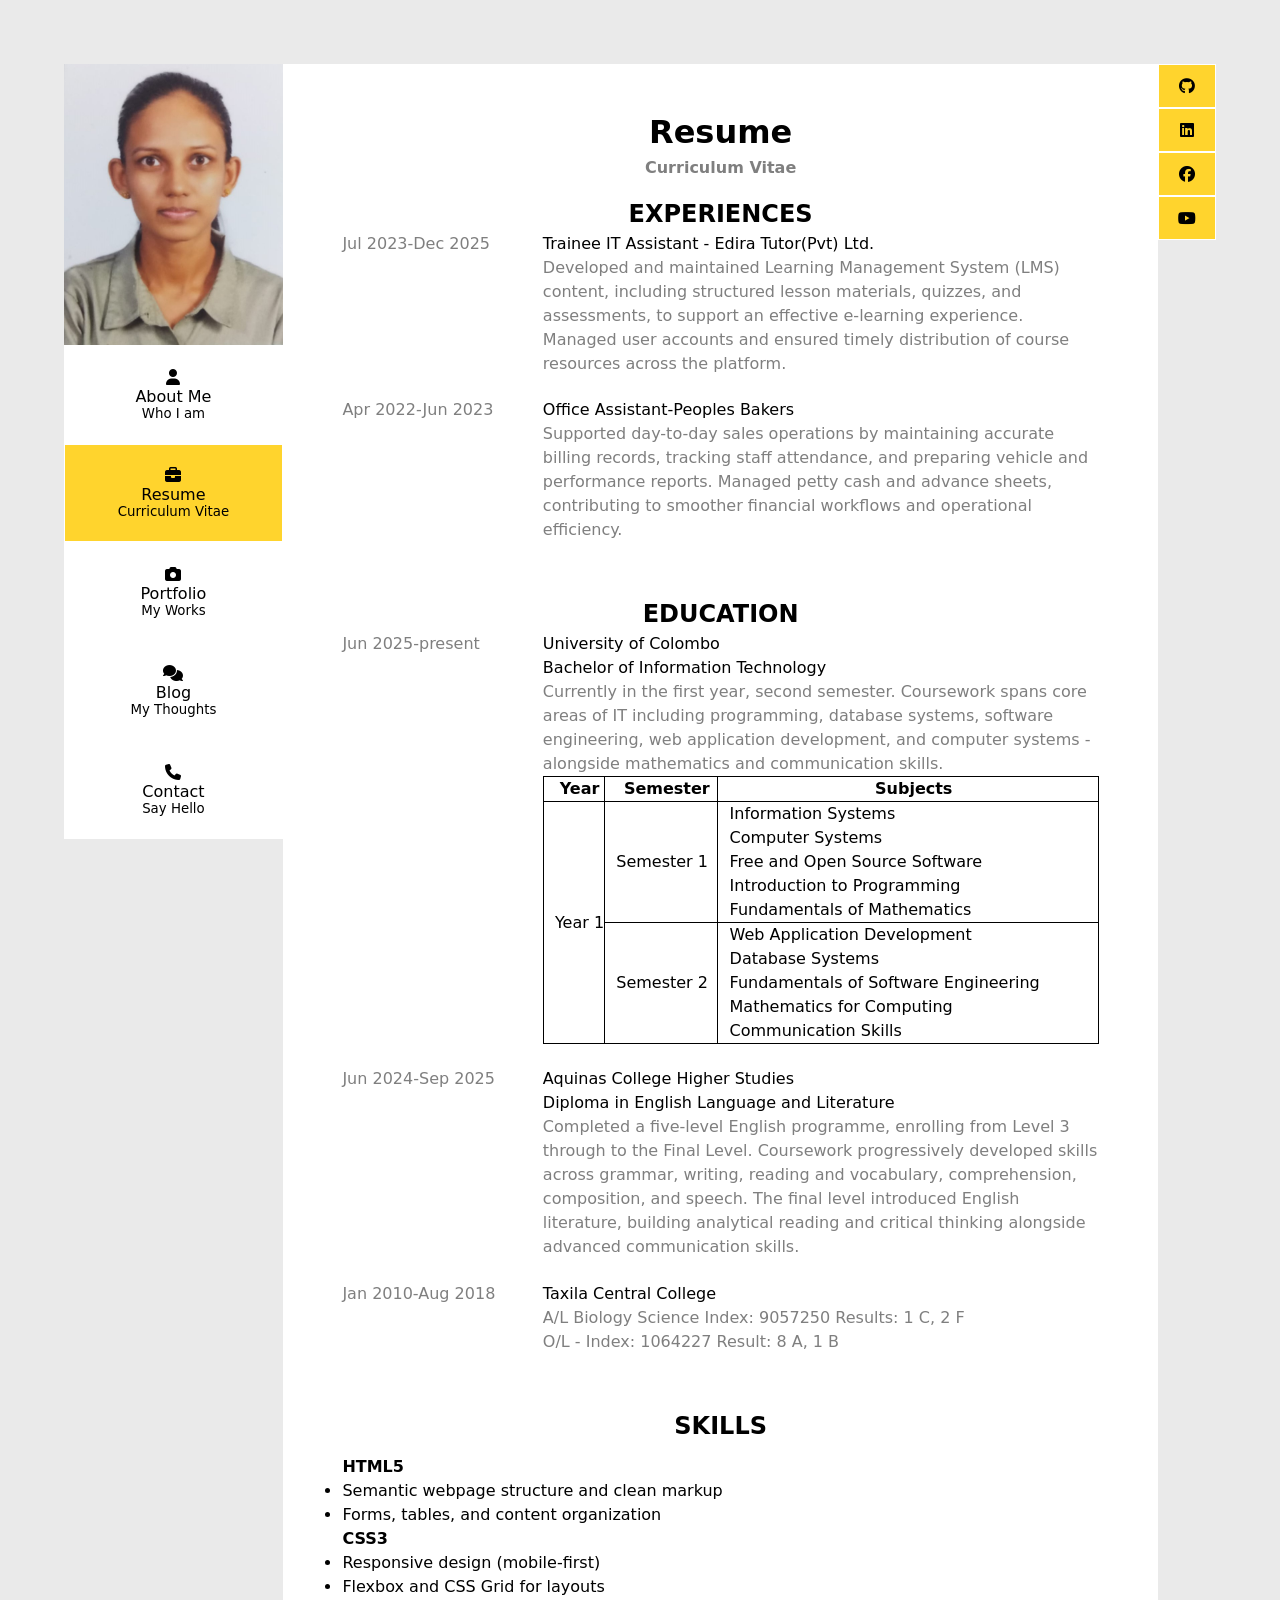
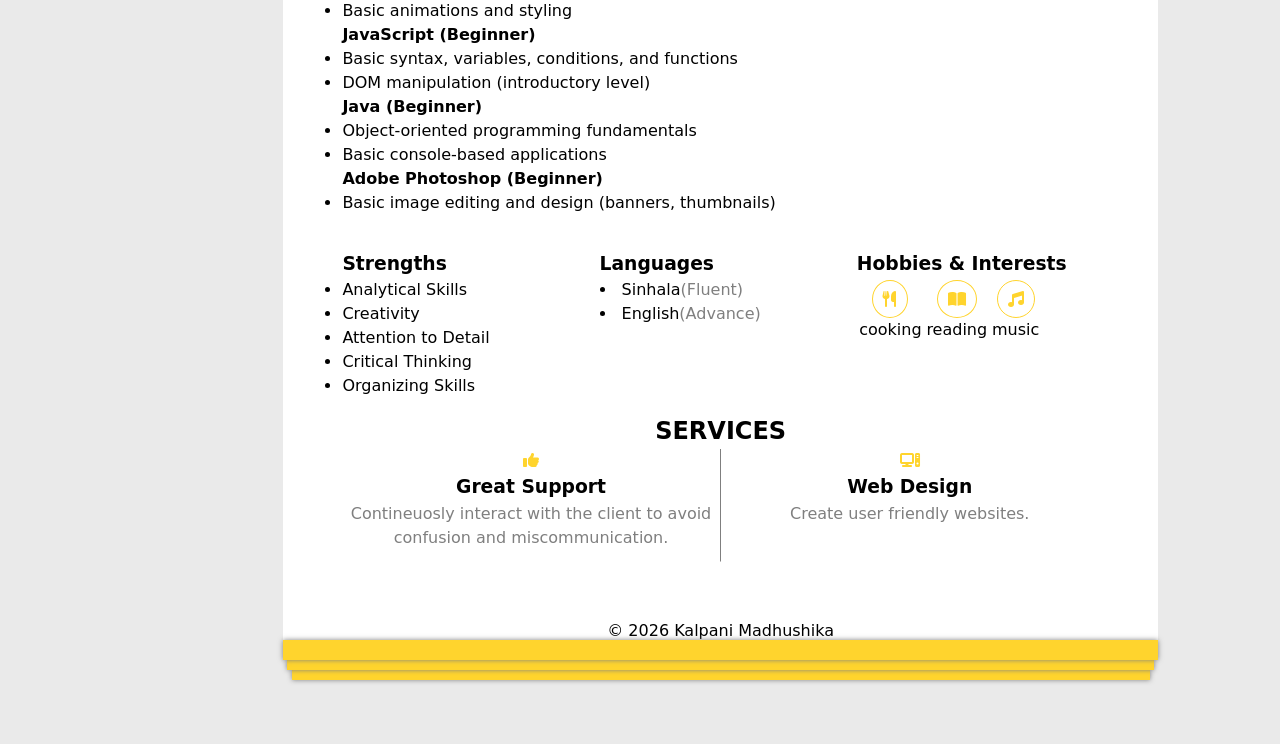
==== commit 0c1ae011: "created a blog page. Finished making portfolio." ====
--- a/resume.html
+++ b/resume.html
@@ -51,7 +51,7 @@
                         </a>
                     </li>
                     <li>
-                        <a href="projects.html">
+                        <a href="portfolio.html">
                             <i class="fa-solid fa-camera" aria-hidden="true"></i>
                             <p>Portfolio</p>
                             <small>My Works</small>
--- a/base.css
+++ b/base.css
@@ -103,6 +103,7 @@
     left: 0;
 }
 #primary-nav ul li a{ 
+    display: block;
     position: relative;
     z-index: 1;
 }
--- a/resume.css
+++ b/resume.css
@@ -152,19 +152,17 @@
 
     }
     .services-entry:nth-child(even){
-        border-right: 1px solid #7f7f7f;;
-        border-bottom: 1px solid #7f7f7f;;
+        border-right: 1px solid #7f7f7f;
+        border-bottom: 1px solid #7f7f7f;
     }
     .services-entry:nth-child(odd){
-        border-left: 1px solid #7f7f7f;;
-        border-bottom: 1px solid #7f7f7f;;
+        border-bottom: 1px solid #7f7f7f;
     }
     .services-entry:nth-last-child(1){
-        border-left: 1px solid #7f7f7f;;
         border-bottom: 1px solid white;
     }
     .services-entry:nth-last-child(2){        
-        border-right: 1px solid #7f7f7f;;
+        border-right: 1px solid #7f7f7f;
         border-bottom: 1px solid white;
     }
 }
